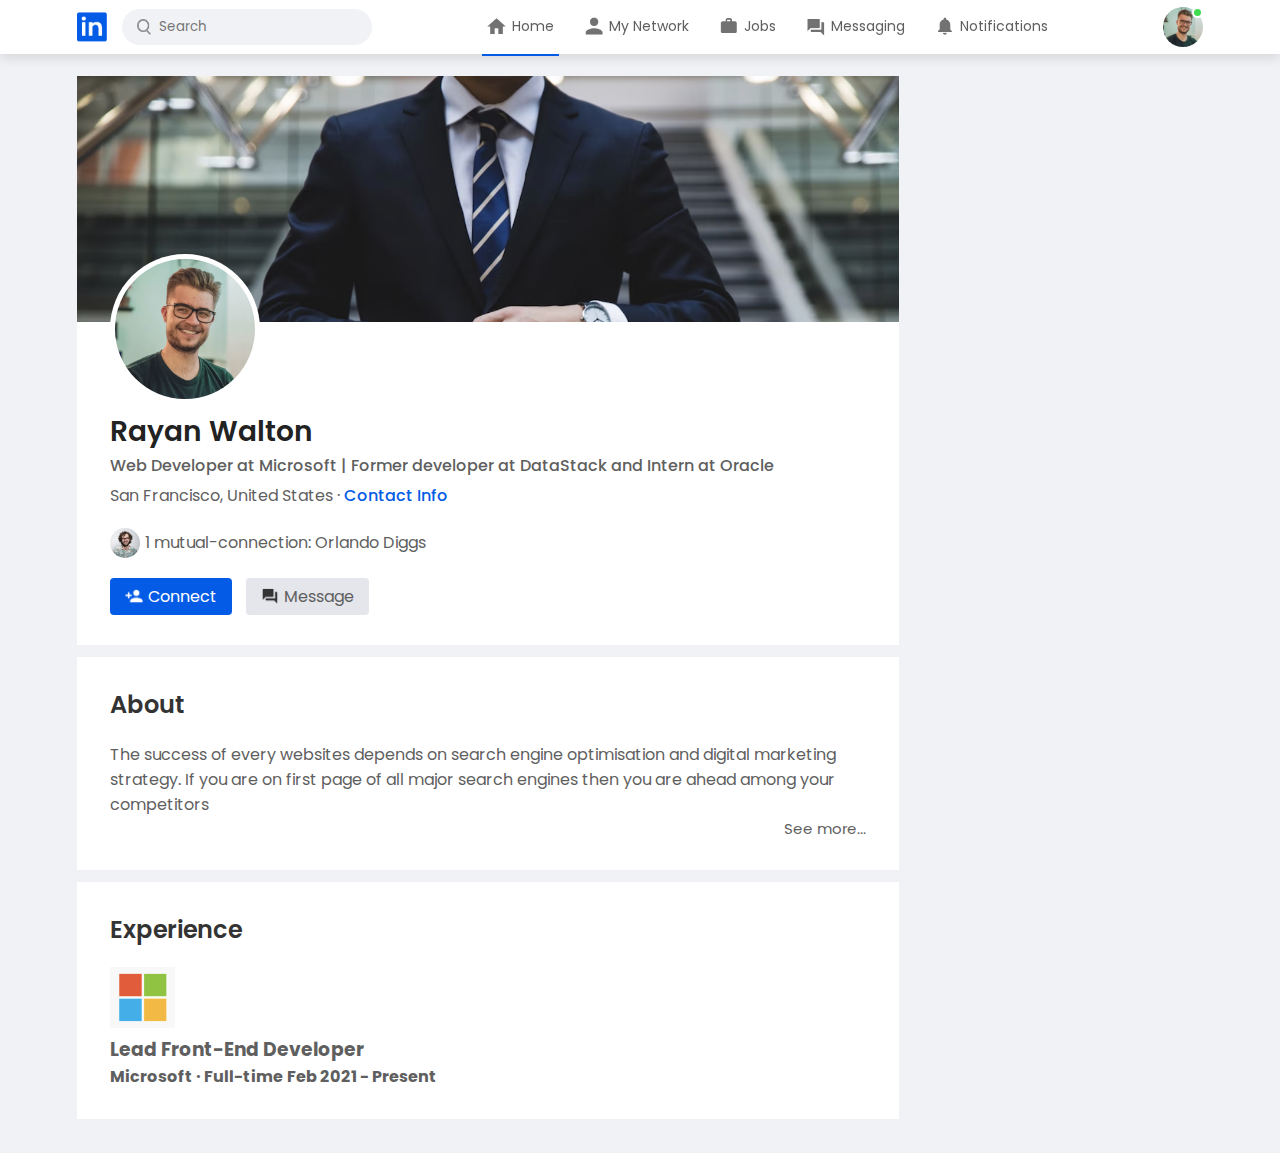
==== profile.html @ 0c2be423 "profile" ====
<!DOCTYPE html>
<html lang="en">
    <head>
        <meta charset="UTF-8" />
        <meta http-equiv="X-UA-Compatible" content="IE=edge" />
        <meta name="viewport" content="width=device-width, initial-scale=1.0" />
        <title>Web Site Like Linkedin</title>
        <link rel="preconnect" href="https://fonts.googleapis.com" />
        <link rel="preconnect" href="https://fonts.gstatic.com" crossorigin />
        <link
            href="https://fonts.googleapis.com/css2?family=Poppins:ital,wght@0,100;0,200;0,300;0,400;0,500;0,600;0,700;0,800;0,900;1,100;1,200;1,300;1,400;1,500;1,600;1,700;1,800;1,900&display=swap"
            rel="stylesheet"
        />
        <link rel="stylesheet" href="style.css" />
    </head>

    <body>
        <!-- Start nabvar -->
        <nav class="navbar">
            <div class="navbar-left">
                <a href="index.html" class="logo">
                    <img src="images/logo.png" alt="" />
                </a>
                <div class="search-box">
                    <img src="images/search.png" alt="Search" />
                    <input type="text" placeholder="Search" />
                </div>
            </div>
            <div class="navbar-center">
                <ul>
                    <li>
                        <a href="#" class="active-link">
                            <img src="images/home.png" alt="Home" />
                            <span>Home</span>
                        </a>
                    </li>
                    <li>
                        <a href="#">
                            <img src="images/network.png" alt="Ny Network" />
                            <span>My Network</span>
                        </a>
                    </li>
                    <li>
                        <a href="#">
                            <img src="images/jobs.png" alt="jobs" />
                            <span>Jobs</span>
                        </a>
                    </li>
                    <li>
                        <a href="#">
                            <img src="images/message.png" alt="Messaging" />
                            <span>Messaging</span>
                        </a>
                    </li>
                    <li>
                        <a href="#">
                            <img
                                src="images/notification.png"
                                alt="Notifications"
                            />
                            <span>Notifications</span>
                        </a>
                    </li>
                </ul>
            </div>
            <div class="navbar-right">
                <div class="online">
                    <img
                        src="images/user-1.png"
                        class="nav-profile-img"
                        alt="user-1"
                        onclick="toggleMenu()"
                    />
                </div>
            </div>

            <!-- profile-drop-down-menu -->
            <div class="profile-menu-wrap" id="profileMenu">
                <div class="profile-menu">
                    <div class="user-info">
                        <img
                            src="images/user-1.png"
                            alt="user-1"
                            onclick="toggleMenu()"
                        />
                        <div>
                            <h3>Rayan Walton</h3>
                            <a href="#">See your profile</a>
                        </div>
                    </div>
                    <hr />
                    <a href="#" class="profile-menu-link">
                        <img src="images/feedback.png" alt="Feedback" />
                        <p>Give Feedback</p>
                        <span>></span>
                    </a>
                    <a href="#" class="profile-menu-link">
                        <img src="images/setting.png" alt="Feedback" />
                        <p>Settings & Privacy</p>
                        <span>></span>
                    </a>
                    <a href="#" class="profile-menu-link">
                        <img src="images/help.png" alt="Feedback" />
                        <p>Help & Suport</p>
                        <span>></span>
                    </a>
                    <a href="#" class="profile-menu-link">
                        <img src="images/display.png" alt="Feedback" />
                        <p>Display & Accessibility</p>
                        <span>></span>
                    </a>
                    <a href="#" class="profile-menu-link">
                        <img src="images/logout.png" alt="Feedback" />
                        <p>Logout</p>
                        <span>></span>
                    </a>
                </div>
            </div>
        </nav>

        <!-- End nabvar -->

        <!-- profile main -->
        <div class="container">
            <div class="profile-main">
                <div class="profile-container">
                    <img
                        src="images/cover-pic.png"
                        alt="cover-pic"
                        width="100%"
                    />
                    <div class="profile-container-inner">
                        <img
                            src="images/user-1.png"
                            alt="user-1"
                            class="profile-pic"
                        />
                        <h1>Rayan Walton</h1>
                        <b
                            >Web Developer at Microsoft | Former developer at
                            DataStack and Intern at Oracle</b
                        >
                        <p>
                            San Francisco, United States &middot;
                            <a href="#">Contact Info</a>
                        </p>
                        <div class="mutual-connection">
                            <img src="images/user-2.png" alt="user-2" />
                            <span>1 mutual-connection: Orlando Diggs</span>
                        </div>

                        <div class="profile-btn">
                            <a href="#" class="primary-btn">
                                <img src="images/connect.png" alt="connect" />
                                Connect
                            </a>
                            <a href="#">
                                <img src="images/chat.png" alt="connect" />
                                Message
                            </a>
                        </div>
                    </div>
                </div>
                <div class="profile-description">
                    <h2>About</h2>
                    <p>
                        The success of every websites depends on search engine
                        optimisation and digital marketing strategy. If you are
                        on first page of all major search engines then you are
                        ahead among your competitors
                    </p>
                    <a href="#" class="see-more-link">See more...</a>
                </div>
                <div class="profile-description">
                    <h2>Experience</h2>
                    <div class="profile-desc-row"></div>
                    <img src="images/microsoft.png" alt="microsoft" />
                    <div>
                        <h3>Lead Front-End Developer</h3>
                        <b>Microsoft &middot; Full-time</b>
                        <b>Feb 2021 - Present</b>
                    </div>
                </div>
            </div>

            <!-- profile sidebar -->

            <div class="profile-sidebar"></div>
        </div>

        <script src="script.js"></script>
    </body>
</html>
---- style.css ----
* {
    margin: 0;
    padding: 0;
    font-family: 'Poppins', sans-serif;
    box-sizing: border-box;
}

body {
    background: #f0f2f5;
    color: #5f5f5f
}

a {
    text-decoration: none;
    color: #5f5f5f;
}

/* Navbar Start */
.navbar {
    display: flex;
    align-items: center;
    justify-content: space-between;
    background: #fff;
    padding: 6px 6%;
    position: sticky;
    top: 0;
    z-index: 100;
    box-shadow: 0 5px 10px rgba(0, 0, 0, 0.1);
}

.logo img {
    width: 30px;
    margin-right: 15px;
    display: block;
}

.navbar-center ul li {
    display: inline-block;
    list-style: none;
}

.navbar-center ul li a {
    display: flex;
    align-items: center;
    font-size: 14px;
    margin: 5px 8px;
    padding-right: 5px;
    position: relative;
}

.navbar-center ul li a img {
    width: 30px;
}

.navbar-center ul li a::after {
    content: '';
    width: 0%;
    height: 2px;
    background: #045be6;
    position: absolute;
    bottom: -15px;
    transition: width 0.3s;
}

.navbar-center ul li a:hover::after,
.navbar-center ul li a.active-link::after {
    width: 100%;
}


.nav-profile-img {
    width: 40px;
    border-radius: 50%;
    display: block;
    cursor: pointer;
    position: relative;
}

.online {
    position: relative;
}

.online::after {
    content: '';
    width: 7px;
    height: 7px;
    border: 2px solid #fff;
    border-radius: 50%;
    right: 0;
    top: 0;
    background: #41db51;
    position: absolute;
}

.search-box {
    background: #f0f2f5;
    width: 250px;
    border-radius: 20px;
    display: flex;
    align-items: center;
    padding: 0 15px;
}

.navbar-left {
    display: flex;
    align-items: center;
}

.search-box img {
    width: 14px;
}

.search-box input {
    width: 100%;
    background: transparent;
    padding: 8px;
    outline: none;
    border: 0;
}

/* Navbar End */

.container {
    padding: 22px 6%;
    display: flex;
    flex-wrap: wrap;
    justify-content: space-between;
}

/* left-sidebar */
.left-sidebar {
    flex-basis: 25%;
    align-self: flex-start;
    position: sticky;
    top: 75px;
}

.sidebar-profile-box {
    background: #fff;
}

.sidebar-profile-info {
    padding: 0 25px;
}

.sidebar-profile-info img {
    width: 90px;
    border-radius: 50%;
    background: #fff;
    padding: 4px;
    margin-top: -45px;
}

.sidebar-profile-info h1 {
    font-size: 20px;
    font-weight: 600;
    color: #222;
}

.sidebar-profile-info h3 {
    font-size: 14px;
    font-weight: 500;
    color: #777;
}

.sidebar-profile-info ul {
    list-style: none;
    margin: 20px 0;
}

.sidebar-profile-info ul li {
    width: 100%;
    margin: 5px 0;
    font-size: 13px;
}

.sidebar-profile-info ul li span {
    float: right;
    color: #045be6;
}

.sidebar-profile-link {
    display: flex;
    align-items: center;
    border-top: 1px solid #ccc;
}

.sidebar-profile-link a {
    flex-basis: 50%;
    display: flex;
    align-items: center;
    justify-content: center;
    padding: 15px 0;
    font-size: 13px;
    border-left: 1px solid #ccc;
}

.sidebar-profile-link a:first-child {
    border-left: 0;
}

.sidebar-profile-link a img {
    width: 20px;
    margin-right: 10px;
}

.sidebar-activity h3 {
    color: #777;
    font-size: 14px;
    font-weight: 500;
    margin: 20px 0 10px;
}

.sidebar-activity a {
    display: flex;
    align-items: center;
    font-size: 12px;
    font-weight: 500;
    color: #888;
    margin: 3px 0;
}

.sidebar-activity a img {
    width: 20px;
    margin-right: 10px;

}

.discover-more-link {
    border-top: 1px solid #000;
    text-align: center;
    margin-top: 20px;
    margin-left: -25px;
    margin-right: -25px;
}

.discover-more-link a {
    color: #045be6;
    display: inline-block;
    margin: 10px 0;
}

/* right-sidebar */

.right-sidebar {
    flex-basis: 25%;
    align-self: flex-start;
    position: sticky;
    top: 75px;
}

.sidebar-news {
    background: #fff;
    padding: 10px 25px;
}

.info-icon {
    width: 15px;
    float: right;
    margin-top: 15px;
}

.sidebar-news h3 {
    font-size: 18px;
    font-weight: 600;
    color: #333;
    margin: 10px 0 30px;
}

.sidebar-news a {
    display: block;
    font-size: 12px;
    font-weight: 600;
    margin-top: 10px;
    margin-bottom: -5px;
}

.sidebar-news span {
    font-size: 12 px;
}

.sidebar-news .read-more-link {
    color: #045be6;
    font-weight: 500;
    margin: 20px 0 10px;
}

.sidebar-ad {
    background: #fff;
    padding: 15px 25px;
    text-align: center;
    margin: 12px 0;
    font-size: 12px;
}

.sidebar-ad img {
    width: 60px;
    border-radius: 50%;
    margin: 4px;

}

.sidebar-ad small {
    float: right;
    font-weight: 500;
}

.sidebar-ad p {
    margin-top: 30px;
    margin-bottom: 10px;
}

.sidebar-ad b {
    display: block;
    font-weight: 500;
    margin-top: 10px;
}

.ad-link {
    display: inline-block;
    border: 1px solid #045be6;
    border-radius: 30px;
    padding: 5px 15px;
    color: #045be6;
    font-weight: 500;
    margin: 20px auto 10px;
}


.sidebar-useful-links {
    padding: 15px 25px;
    text-align: center;
}

.sidebar-useful-links a {
    display: inline-block;
    font-size: 14px;
    margin: 4px 20px;
}

.copyright-msg {
    display: flex;
    align-items: center;
    justify-content: center;
    font-size: 12px;
    margin-top: 10px;
    font-weight: 500;
}

.copyright-msg img {
    width: 18px;
    margin-right: 4px;
}

/* main-container */

.main-content {
    flex-basis: 47%;
}

.create-post {
    background: #fff;
}

.create-post-input {
    padding: 20px 25px 10px;
    display: flex;
    align-items: flex-start;
}

.create-post-input img {
    width: 35px;
    border-radius: 50%;
    margin-right: 10px;
}

.create-post-input textarea {
    width: 100%;
    border: 0;
    outline: 0;
    resize: none;
    background: transparent;
    margin-top: 8;
}

.create-post-links {
    display: flex;
    align-items: flex-start;
}

.create-post-links li {
    list-style: none;
    border-top: 1px solid #ccc;
    border-right: 1px solid #ccc;
    flex-basis: 25%;
    height: 40px;
    font-size: 13px;
    display: flex;
    align-items: center;
    justify-content: center;
    cursor: pointer;
}

.create-post-links li img {
    width: 15px;
    margin-right: 5px;
}

.create-post-links li:last-child {
    background: #045be6;
    color: #fff;
    border-top: 0;
    border-right: 0;
}

.sort-by {
    display: flex;
    align-items: center;
    margin: 10px;
}

.sort-by hr {
    flex: 1;
    bottom: 0;
    height: 1px;
    background: #ccc;
}

.sort-by p {
    font-size: 13px;
    padding-left: 5px;

}

.sort-by span {
    font-weight: 600;
    cursor: pointer;
}

.sort-by p span img {
    width: 12px;
    margin-left: 3px;
}

.post {
    background: #fff;
    padding: 20px 25px 5px;
    margin: 5px 0 15px;
}

.post-author {
    display: flex;
    align-items: flex-start;
    margin-bottom: 20px;
}

.post-author img {
    width: 35px;
    border-radius: 50%;
    margin-right: 10px;
    margin-top: 5px;
}

.post-author h1 {
    font-size: 18px;
    font-weight: 600;
    color: #333;
}

.post-author small {
    display: block;
}

.post p {
    font-size: 14px;
    margin-bottom: 15px;
}

.post-stats {
    display: flex;
    flex-wrap: wrap;
    align-items: center;
    justify-content: space-between;
    font-size: 12px;
    border-bottom: 1px solid #ccc;
    padding-bottom: 6px;
}

.post-stats div {
    display: flex;
    align-items: center;
}

.post-stats img {
    width: 15px;
    margin-right: -5px;
}

.liked-user {
    margin-left: 10px;
}

.post-activity {
    display: flex;
    align-items: center;
    justify-content: space-between;
    padding: 10px 0;
    font-size: 14px;
    font-weight: 500;
}

.post-activity div {
    display: flex;
    align-items: center;
}

.post-activity-user-icon {
    width: 22px;
    border-radius: 50%;
}

.post-activity-arrow-icon {
    width: 12px;
    margin-left: 5px;
}

.post-activity-link img {
    width: 18px;
    margin-right: 8px;
}

/* profile-menu-wrap */

.profile-menu-wrap {
    position: absolute;
    top: 100%;
    right: 5%;
    width: 320px;
    max-height: 0;
    overflow: hidden;
    transition: max-height 0.5s;
}

.profile-menu-wrap.open-menu {
    max-height: 400px;
}

.profile-menu {
    background: #222;
    color: #fff;
    padding: 20px;
    margin: 10px;
}

.user-info {
    display: flex;
    align-items: center;
}

.user-info img {
    width: 50px;
    border-radius: 50%;
    margin-right: 15px;
}

.user-info h3 {
    font-weight: 500;
    margin-bottom: -7px;
}

.user-info a {
    color: #c9dbf8;
    font-size: 13px;
}

.profile-menu hr {
    bottom: 0;
    height: 1px;
    width: 100%;
    background: #fff;
    margin: 15px 0 10px;
}

.profile-menu-link {
    display: flex;
    align-items: center;
    color: #fff;
    margin: 12px 0;
    font-size: 14px;
}

.profile-menu-link p {
    width: 100%;
}

.profile-menu-link img {
    width: 35px;
    border-radius: 50%;
    margin-right: 15px;
}

/* profile-page */

.profile-main {
    flex-basis: 73%;
}

.profile-sidebar {
    flex-basis: 25%;
    align-self: flex-start;
    position: sticky;
    top: 75%;
}

.profile-container {
    background: #fff;
}

.profile-container-inner {
    padding: 0 4% 10px;
}

.profile-pic {
    width: 150px;
    border-radius: 50%;
    margin-top: -75px;
    padding: 5px;
    background: #fff;
}

.profile-container h1 {
    font-size: 28px;
    font-weight: 600;
    color: #222;
}

.profile-container b {
    font-weight: 500;
}

.profile-container p {
    margin-top: 5px;
}

.profile-container p a {
    color: #045be6;
    font-weight: 500;
}

.mutual-connection {
    display: flex;
    align-items: center;
    margin: 20px 0;
}

.mutual-connection img {
    width: 30px;
    border-radius: 50%;
    margin-right: 5px;
}

.profile-btn {
    margin: 20px 0;
}

.profile-btn a {
    display: inline-flex;
    align-items: center;
    background: #e4e6eb;
    padding: 6px 15px;
    border-radius: 4px;
    margin-right: 10px;
}

.profile-btn a img {
    width: 18px;
    margin-right: 5px;
}

.profile-btn .primary-btn {
    background: #045be6;
    color: #fff;
}

.profile-description {
    background: #fff;
    padding: 20px 4% 30px;
    margin: 12px 0;
}

.profile-description h2 {
    color: #333;
    margin: 10px 0 20px;
    font-weight: 600;
}

.see-more-link {
    display: block;
    text-align: right;
    font-size: 15px;
}
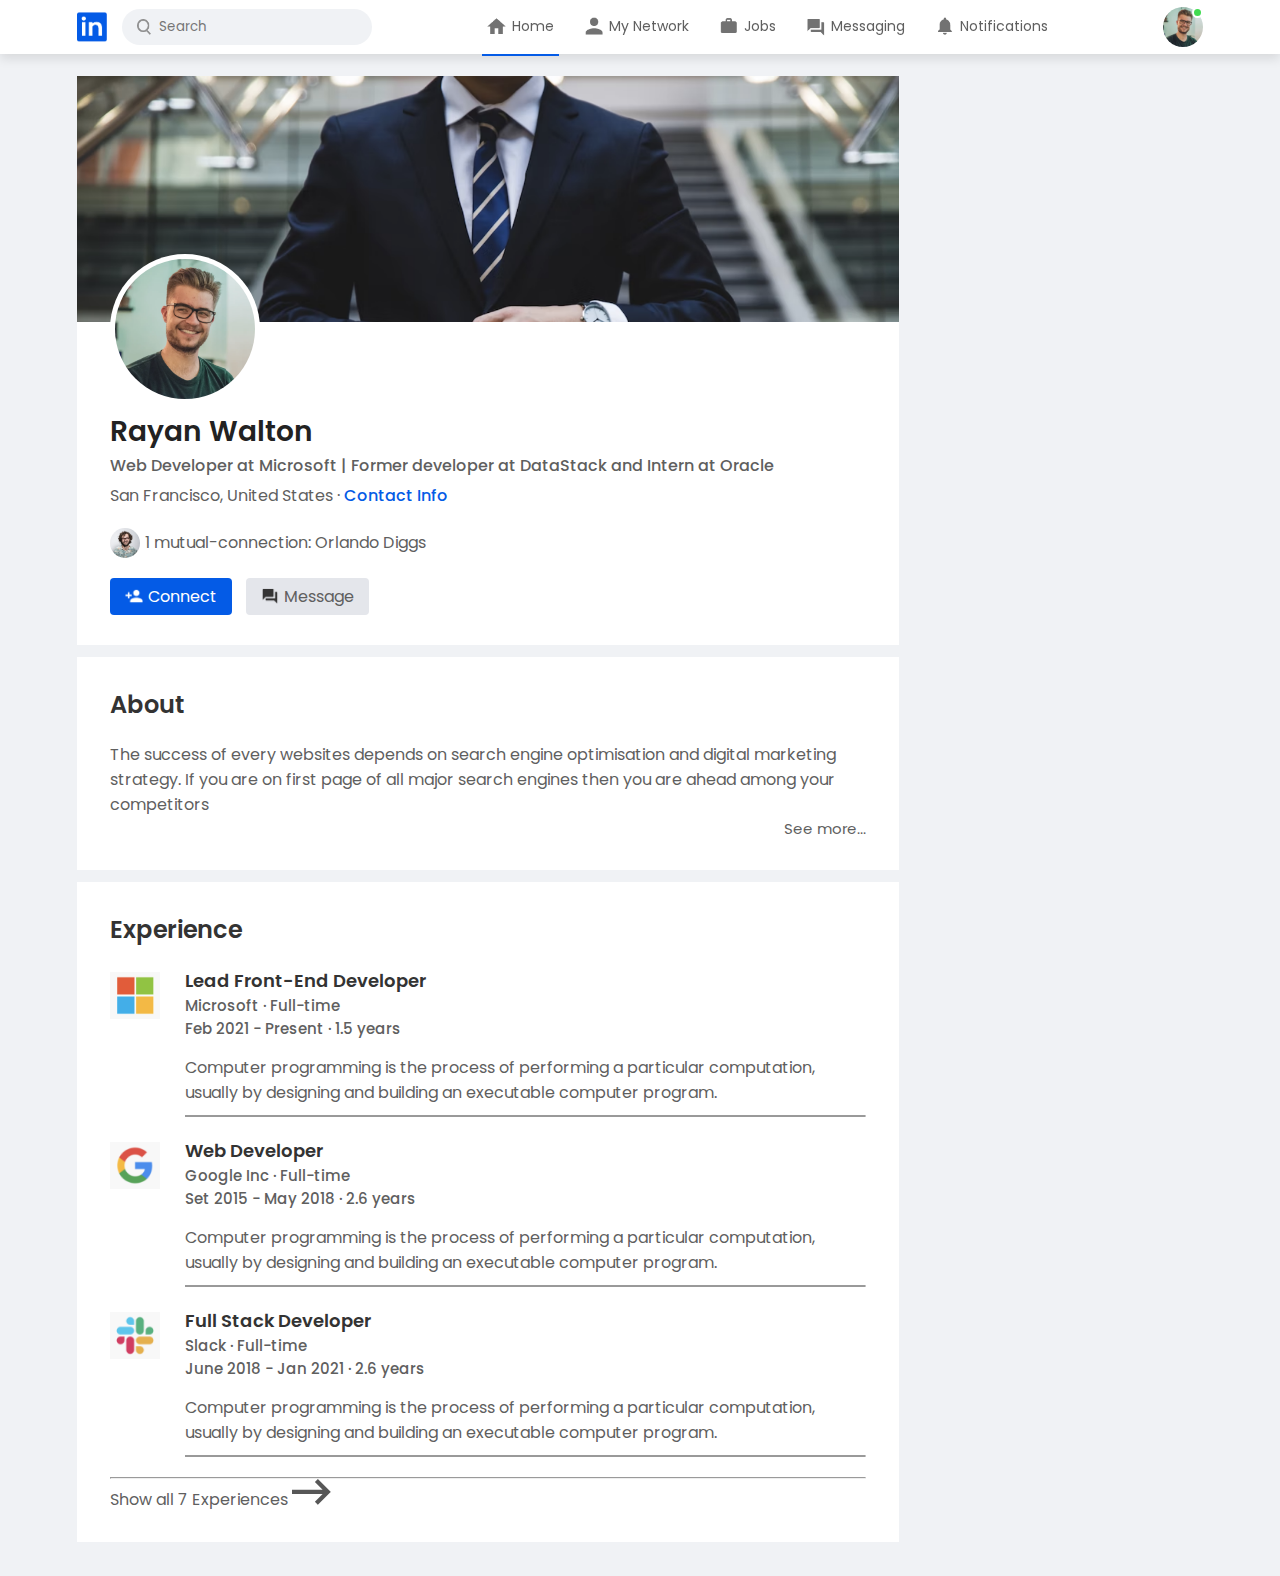
==== commit 42d3308c: "profile 2" ====
--- a/profile.html
+++ b/profile.html
@@ -173,13 +173,65 @@
                 </div>
                 <div class="profile-description">
                     <h2>Experience</h2>
-                    <div class="profile-desc-row"></div>
-                    <img src="images/microsoft.png" alt="microsoft" />
-                    <div>
-                        <h3>Lead Front-End Developer</h3>
-                        <b>Microsoft &middot; Full-time</b>
-                        <b>Feb 2021 - Present</b>
-                    </div>
+
+                    <!-- Experiene 1 -->
+
+                    <div class="profile-desc-row">
+                        <img src="images/microsoft.png" alt="microsoft" />
+                        <div>
+                            <h3>Lead Front-End Developer</h3>
+                            <b>Microsoft &middot; Full-time</b>
+                            <b>Feb 2021 - Present &middot; 1.5 years</b>
+                            <p>
+                                Computer programming is the process of
+                                performing a particular computation, usually by
+                                designing and building an executable computer
+                                program.
+                            </p>
+                            <hr />
+                        </div>
+                    </div>
+
+                    <!-- Experiene 2 -->
+
+                    <div class="profile-desc-row">
+                        <img src="images/google.png" alt="microsoft" />
+                        <div>
+                            <h3>Web Developer</h3>
+                            <b>Google Inc &middot; Full-time</b>
+                            <b>Set 2015 - May 2018 &middot; 2.6 years</b>
+                            <p>
+                                Computer programming is the process of
+                                performing a particular computation, usually by
+                                designing and building an executable computer
+                                program.
+                            </p>
+                            <hr />
+                        </div>
+                    </div>
+
+                    <!-- Experiene 3 -->
+
+                    <div class="profile-desc-row">
+                        <img src="images/slack.png" alt="microsoft" />
+                        <div>
+                            <h3>Full Stack Developer</h3>
+                            <b>Slack &middot; Full-time</b>
+                            <b>June 2018 - Jan 2021 &middot; 2.6 years</b>
+                            <p>
+                                Computer programming is the process of
+                                performing a particular computation, usually by
+                                designing and building an executable computer
+                                program.
+                            </p>
+                            <hr />
+                        </div>
+                    </div>
+                    <hr />
+                    <a href="#"
+                        >Show all 7 Experiences
+                        <img src="images/right-arrow.png" alt=""
+                    /></a>
                 </div>
             </div>
 
--- a/style.css
+++ b/style.css
@@ -698,4 +698,42 @@
     display: block;
     text-align: right;
     font-size: 15px;
-}+}
+
+.profile-desc-row {
+    display: flex;
+    align-items: flex-start;
+    margin: 20px 0;
+}
+
+.profile-desc-row img {
+    width: 50px;
+    margin-right: 25px;
+    margin-top: 5px;
+}
+
+.profile-desc-row div {
+    width: 100%;
+}
+
+.profile-desc-row h3 {
+    font-size: 18px;
+    font-weight: 600;
+    color: #333;
+}
+
+.profile-desc-row b {
+    display: block;
+    font-weight: 500;
+    font-size: 15px;
+}
+
+.profile-desc-row p {
+    margin-top: 15px;
+}
+
+.profile-desc-row hr {
+    bottom: 0;
+    border-bottom: 1px solid #999;
+    margin-top: 10px;
+}
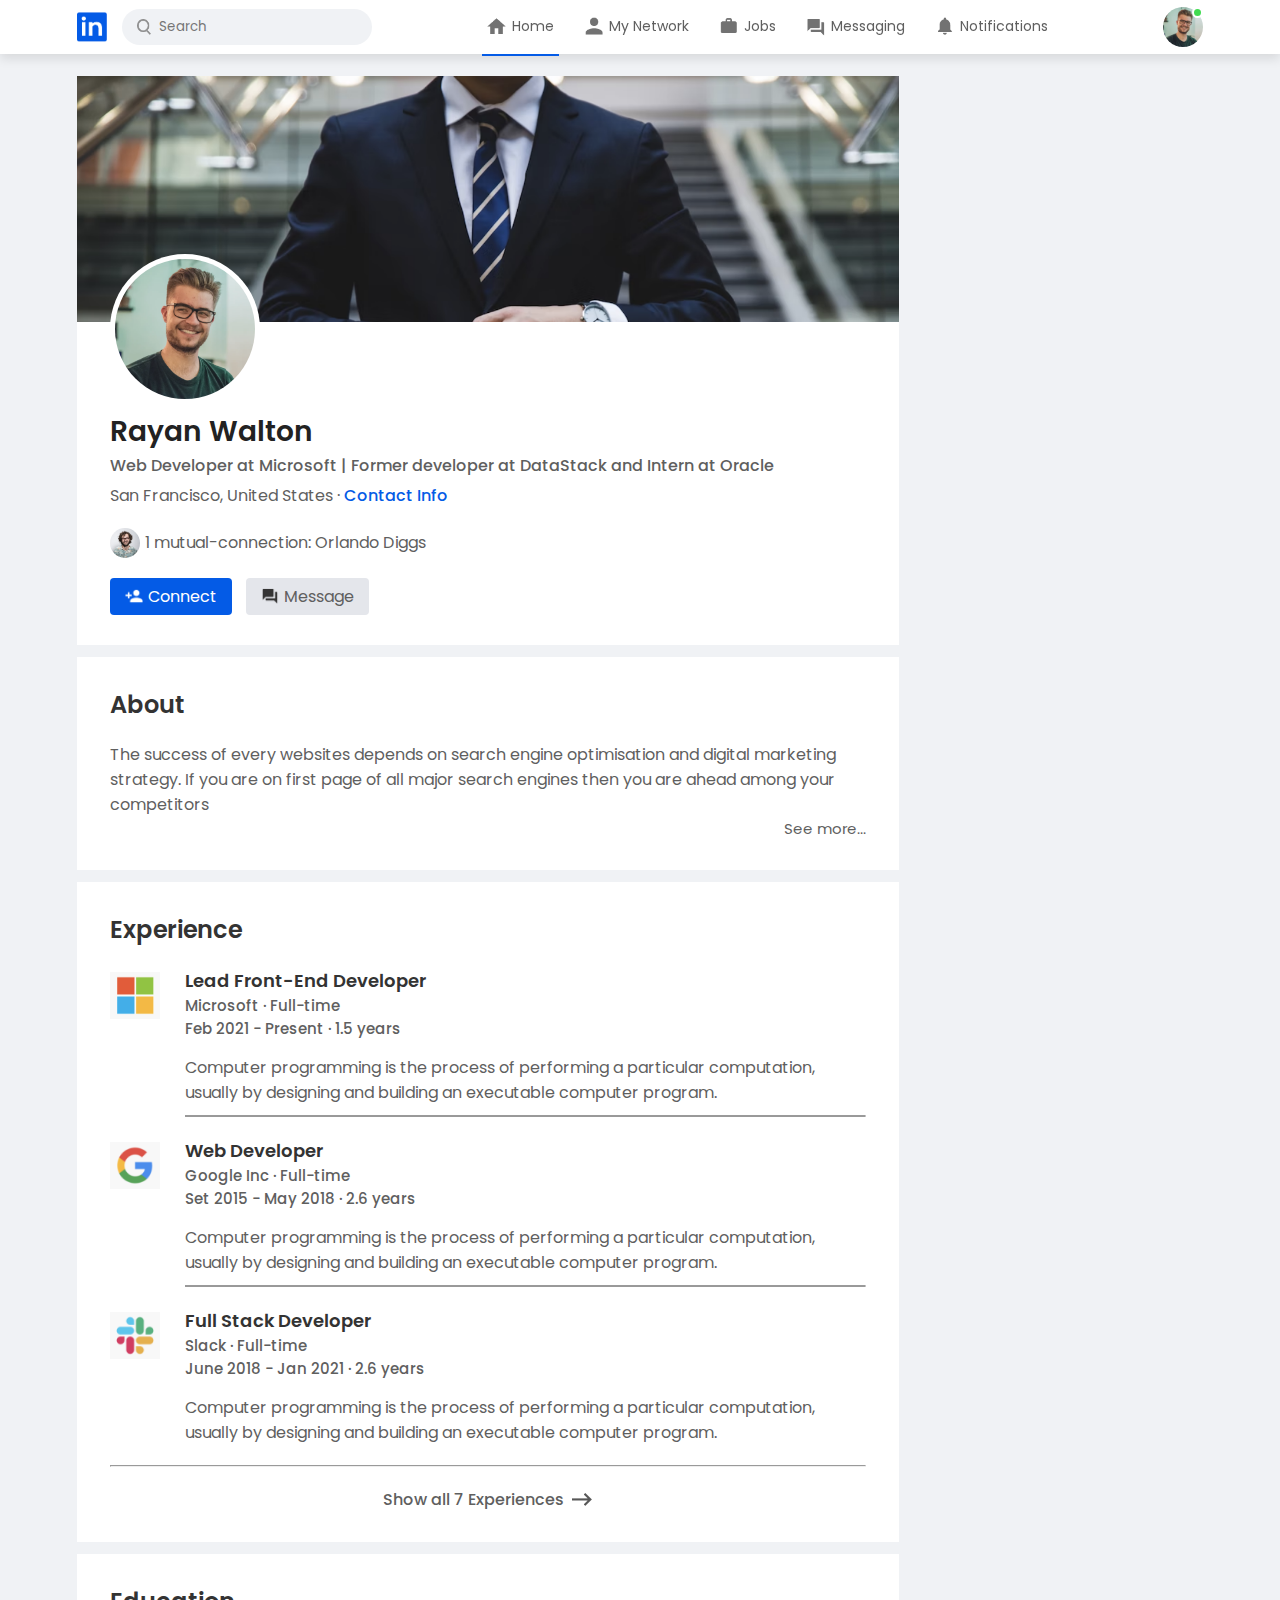
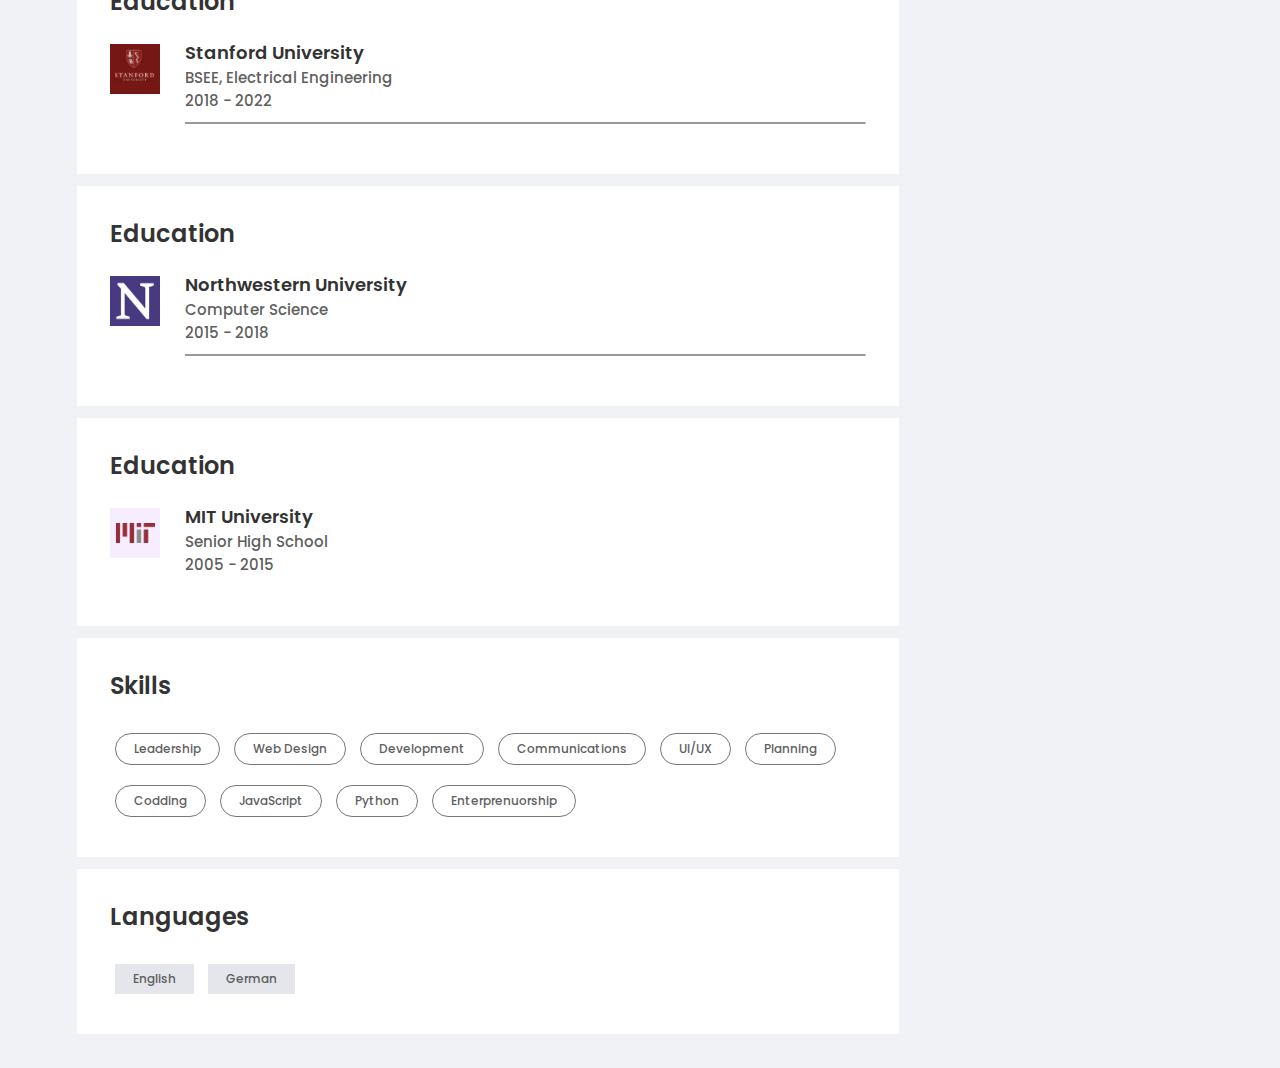
==== commit f4a8142c: "profile main" ====
--- a/profile.html
+++ b/profile.html
@@ -224,14 +224,75 @@
                                 designing and building an executable computer
                                 program.
                             </p>
+                        </div>
+                    </div>
+                    <hr />
+                    <a href="#" class="experience-link"
+                        >Show all 7 Experiences
+                        <img src="images/right-arrow.png" alt="down-arrow"
+                    /></a>
+                </div>
+
+                <!-- Profile description 1 -->
+
+                <div class="profile-description">
+                    <h2>Education</h2>
+                    <div class="profile-desc-row">
+                        <img src="images/stanford.png" alt="stanford" />
+                        <div>
+                            <h3>Stanford University</h3>
+                            <b>BSEE, Electrical Engineering</b>
+                            <b>2018 - 2022</b>
                             <hr />
                         </div>
                     </div>
-                    <hr />
-                    <a href="#"
-                        >Show all 7 Experiences
-                        <img src="images/right-arrow.png" alt=""
-                    /></a>
+                </div>
+
+                <!-- Profile description 2 -->
+
+                <div class="profile-description">
+                    <h2>Education</h2>
+                    <div class="profile-desc-row">
+                        <img src="images/north.png" alt="north" />
+                        <div>
+                            <h3>Northwestern University</h3>
+                            <b>Computer Science</b>
+                            <b>2015 - 2018</b>
+                            <hr />
+                        </div>
+                    </div>
+                </div>
+
+                <!-- Profile description 3 -->
+
+                <div class="profile-description">
+                    <h2>Education</h2>
+                    <div class="profile-desc-row">
+                        <img src="images/mit.png" alt="north" />
+                        <div>
+                            <h3>MIT University</h3>
+                            <b>Senior High School</b>
+                            <b>2005 - 2015</b>
+                        </div>
+                    </div>
+                </div>
+                <div class="profile-description">
+                    <h2>Skills</h2>
+                    <a href="#" class="skills-btn">Leadership</a>
+                    <a href="#" class="skills-btn">Web Design</a>
+                    <a href="#" class="skills-btn">Development</a>
+                    <a href="#" class="skills-btn">Communications</a>
+                    <a href="#" class="skills-btn">UI/UX</a>
+                    <a href="#" class="skills-btn">Planning</a>
+                    <a href="#" class="skills-btn">Codding</a>
+                    <a href="#" class="skills-btn">JavaScript</a>
+                    <a href="#" class="skills-btn">Python</a>
+                    <a href="#" class="skills-btn">Enterprenuorship</a>
+                </div>
+                <div class="profile-description">
+                    <h2>Languages</h2>
+                    <a href="#" class="language-btn">English</a>
+                    <a href="#" class="language-btn">German</a>
                 </div>
             </div>
 
--- a/style.css
+++ b/style.css
@@ -737,3 +737,35 @@
     border-bottom: 1px solid #999;
     margin-top: 10px;
 }
+
+.experience-link {
+    display: flex;
+    align-items: center;
+    justify-content: center;
+    padding-top: 20px;
+    font-weight: 500;
+}
+
+.experience-link img {
+    width: 20px;
+    margin-left: 8px;
+}
+
+.skills-btn {
+    display: inline-block;
+    margin: 10px 5px;
+    padding: 6px 18px;
+    border: 1px solid #777;
+    border-radius: 30px;
+    font-size: 12px;
+    font-weight: 500;
+}
+
+.language-btn {
+    display: inline-block;
+    margin: 10px 5px;
+    padding: 6px 18px;
+    background: #e4e6eb;
+    font-size: 12px;
+    font-weight: 500;
+}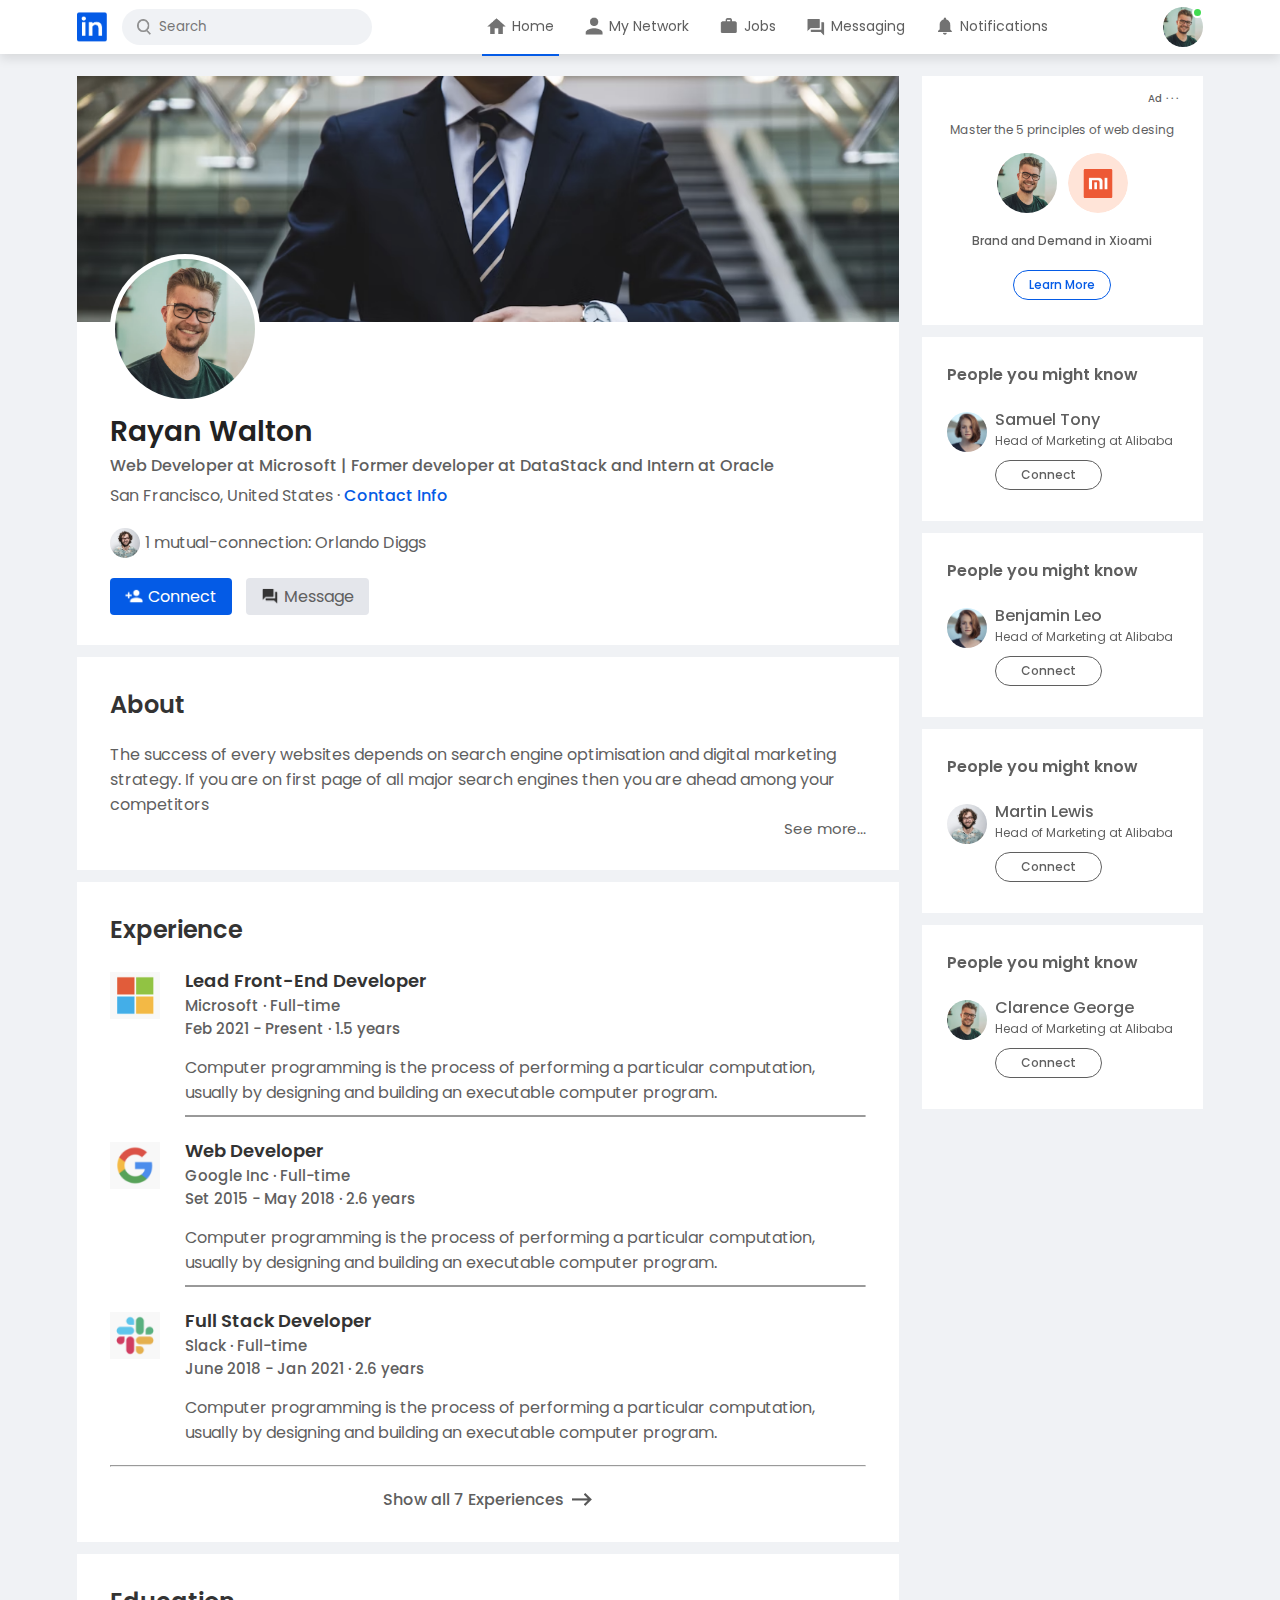
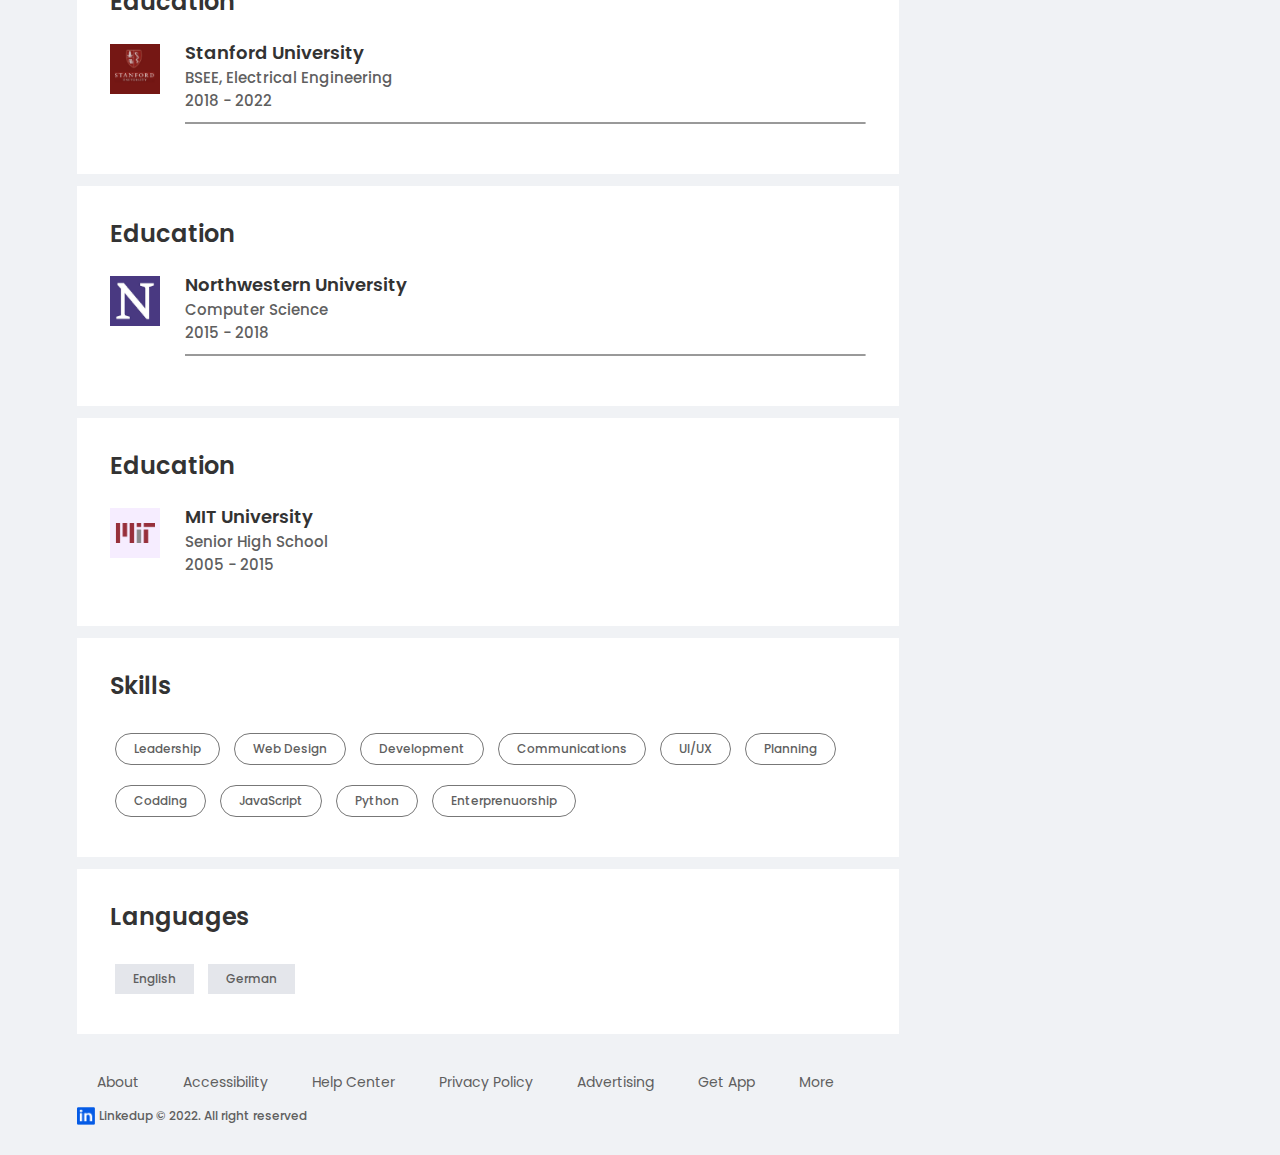
==== commit 88a564b1: "web complete" ====
--- a/profile.html
+++ b/profile.html
@@ -85,7 +85,7 @@
                         />
                         <div>
                             <h3>Rayan Walton</h3>
-                            <a href="#">See your profile</a>
+                            <a href="profile.html">See your profile</a>
                         </div>
                     </div>
                     <hr />
@@ -298,7 +298,90 @@
 
             <!-- profile sidebar -->
 
-            <div class="profile-sidebar"></div>
+            <div class="profile-sidebar">
+                <div class="sidebar-ad">
+                    <small>Ad &middot; &middot; &middot; </small>
+                    <p>Master the 5 principles of web desing</p>
+                    <div>
+                        <img src="images/user-1.png" alt="user-1" />
+                        <img src="images/mi-logo.png" alt="mi-logo" />
+                    </div>
+                    <b>Brand and Demand in Xioami</b>
+                    <a href="#" class="ad-link">Learn More</a>
+                </div>
+
+                <!-- People 1 -->
+
+                <div class="sidebar-people">
+                    <h3>People you might know</h3>
+                    <div class="sidebar-people-row">
+                        <img src="images/user-3.png" alt="user-3" />
+                        <div>
+                            <h2>Samuel Tony</h2>
+                            <p>Head of Marketing at Alibaba</p>
+                            <a href="#">Connect</a>
+                        </div>
+                    </div>
+                </div>
+
+                <!-- People 2 -->
+
+                <div class="sidebar-people">
+                    <h3>People you might know</h3>
+                    <div class="sidebar-people-row">
+                        <img src="images/user-3.png" alt="user-4" />
+                        <div>
+                            <h2>Benjamin Leo</h2>
+                            <p>Head of Marketing at Alibaba</p>
+                            <a href="#">Connect</a>
+                        </div>
+                    </div>
+                </div>
+
+                <!-- People 3 -->
+
+                <div class="sidebar-people">
+                    <h3>People you might know</h3>
+                    <div class="sidebar-people-row">
+                        <img src="images/user-2.png" alt="user-3" />
+                        <div>
+                            <h2>Martin Lewis</h2>
+                            <p>Head of Marketing at Alibaba</p>
+                            <a href="#">Connect</a>
+                        </div>
+                    </div>
+                </div>
+
+                <!-- People 4 -->
+
+                <div class="sidebar-people">
+                    <h3>People you might know</h3>
+                    <div class="sidebar-people-row">
+                        <img src="images/user-1.png" alt="user-3" />
+                        <div>
+                            <h2>Clarence George</h2>
+                            <p>Head of Marketing at Alibaba</p>
+                            <a href="#">Connect</a>
+                        </div>
+                    </div>
+                </div>
+            </div>
+        </div>
+        <div class="profile-footer">
+            <div class="sidebar-useful-links">
+                <a href="#">About</a>
+                <a href="#">Accessibility</a>
+                <a href="#">Help Center</a>
+                <a href="#">Privacy Policy</a>
+                <a href="#">Advertising</a>
+                <a href="#">Get App</a>
+                <a href="#">More</a>
+
+                <div class="copyright-msg">
+                    <img src="images/logo.png" alt="logo" />
+                    <p>Linkedup &#169; 2022. All right reserved</p>
+                </div>
+            </div>
         </div>
 
         <script src="script.js"></script>
--- a/style.css
+++ b/style.css
@@ -609,7 +609,7 @@
     flex-basis: 25%;
     align-self: flex-start;
     position: sticky;
-    top: 75%;
+    top: 75px;
 }
 
 .profile-container {
@@ -768,4 +768,68 @@
     background: #e4e6eb;
     font-size: 12px;
     font-weight: 500;
-}+}
+
+/* profile right-sidebar */
+
+.profile-sidebar .sidebar-ad {
+    margin: 0;
+}
+
+.sidebar-people {
+    background: #fff;
+    padding: 15px 25px;
+    margin: 12px 0;
+    font-size: 12px;
+}
+
+.sidebar-people h3 {
+    font-size: 16px;
+    font-weight: 600;
+    margin: 10px 0 20px;
+}
+
+.sidebar-people-row {
+    display: flex;
+    align-items: flex-start;
+    margin: 6px 0;
+}
+
+.sidebar-people-row img {
+    width: 40px;
+    border-radius: 50%;
+    margin-right: 8px;
+    margin-top: 5px;
+}
+
+.sidebar-people-row h2 {
+    font-weight: 500;
+    font-size: 16px;
+}
+
+.sidebar-people-row a {
+    display: inline-block;
+    margin: 10px 0;
+    padding: 5px 25px;
+    border: 1px solid #5f5f5f;
+    border-radius: 30px;
+    font-weight: 500;
+}
+
+.profile-footer {
+    padding: 0 6% 30px;
+
+
+}
+
+.profile-footer .sidebar-useful-links {
+    text-align: left;
+    padding: 0;
+}
+
+.profile-footer .copyright-msg {
+justify-content: flex-start;
+
+}
+
+.profile-footer {}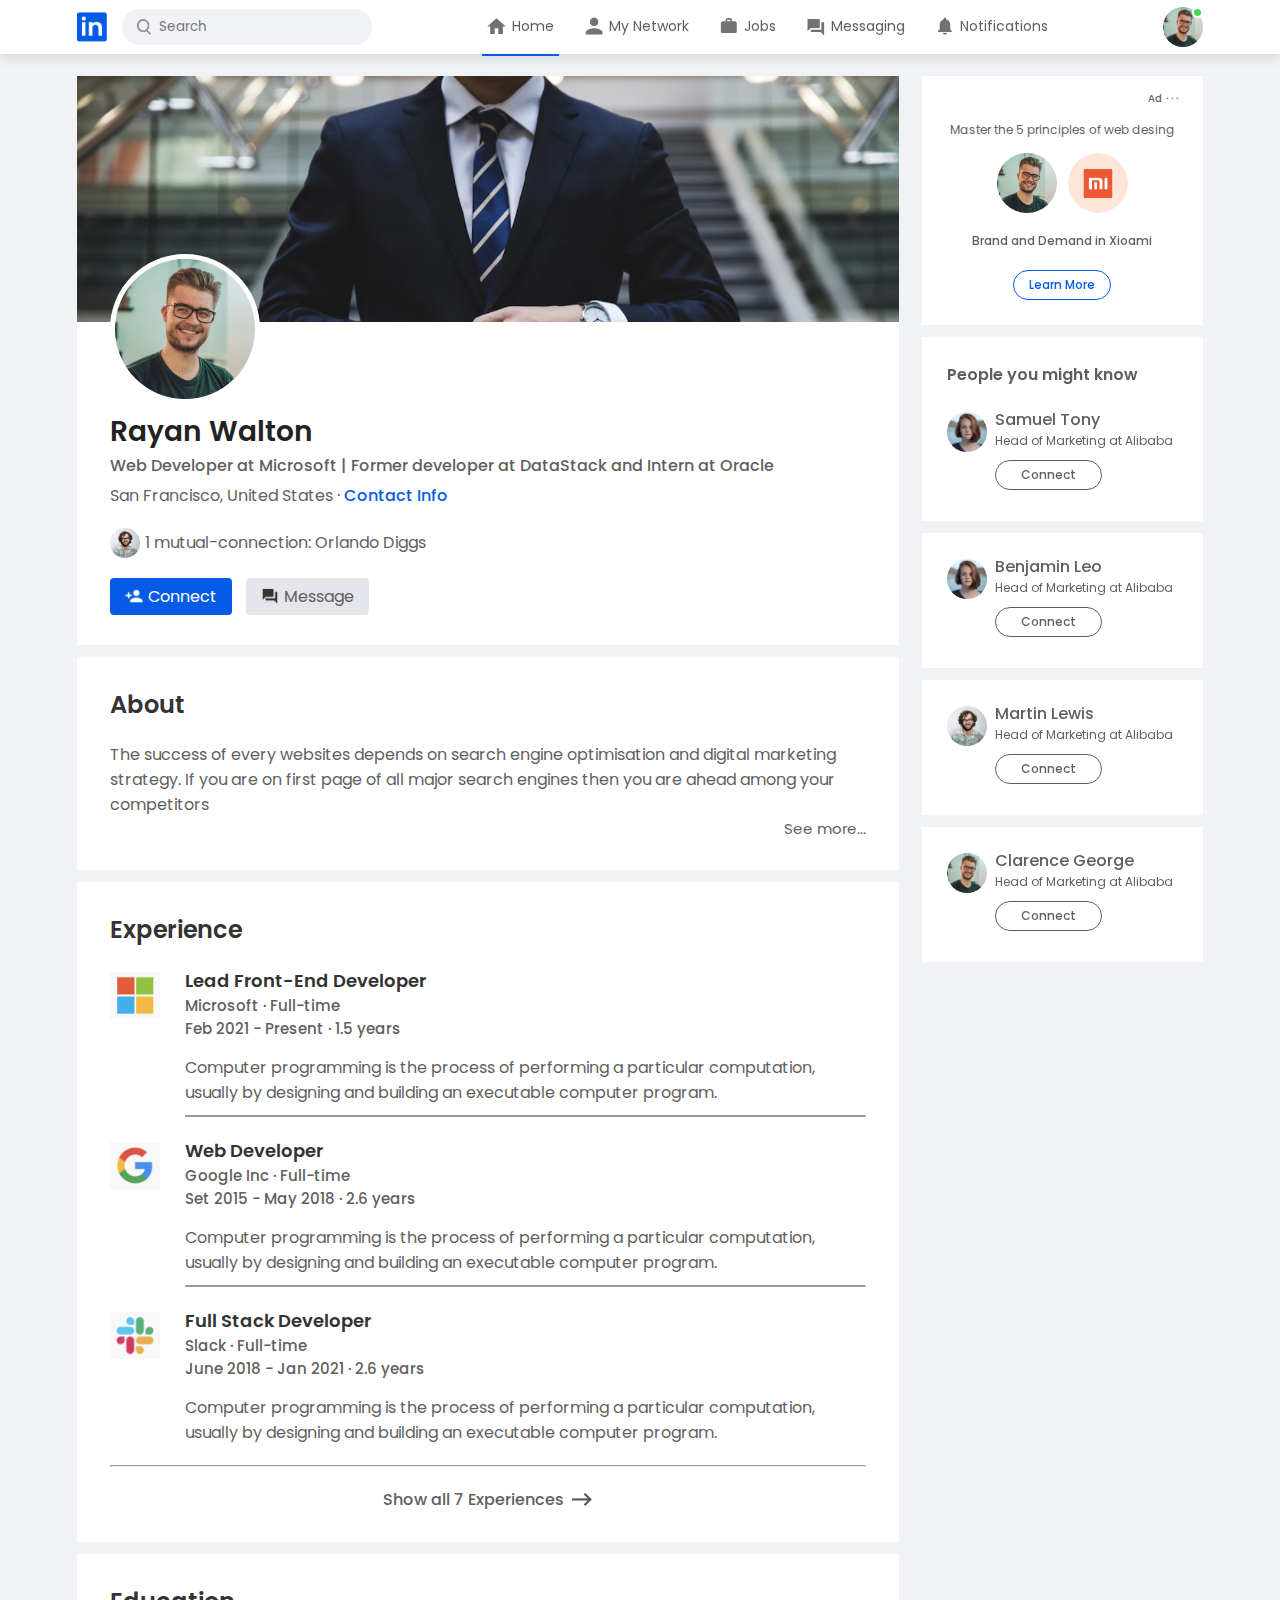
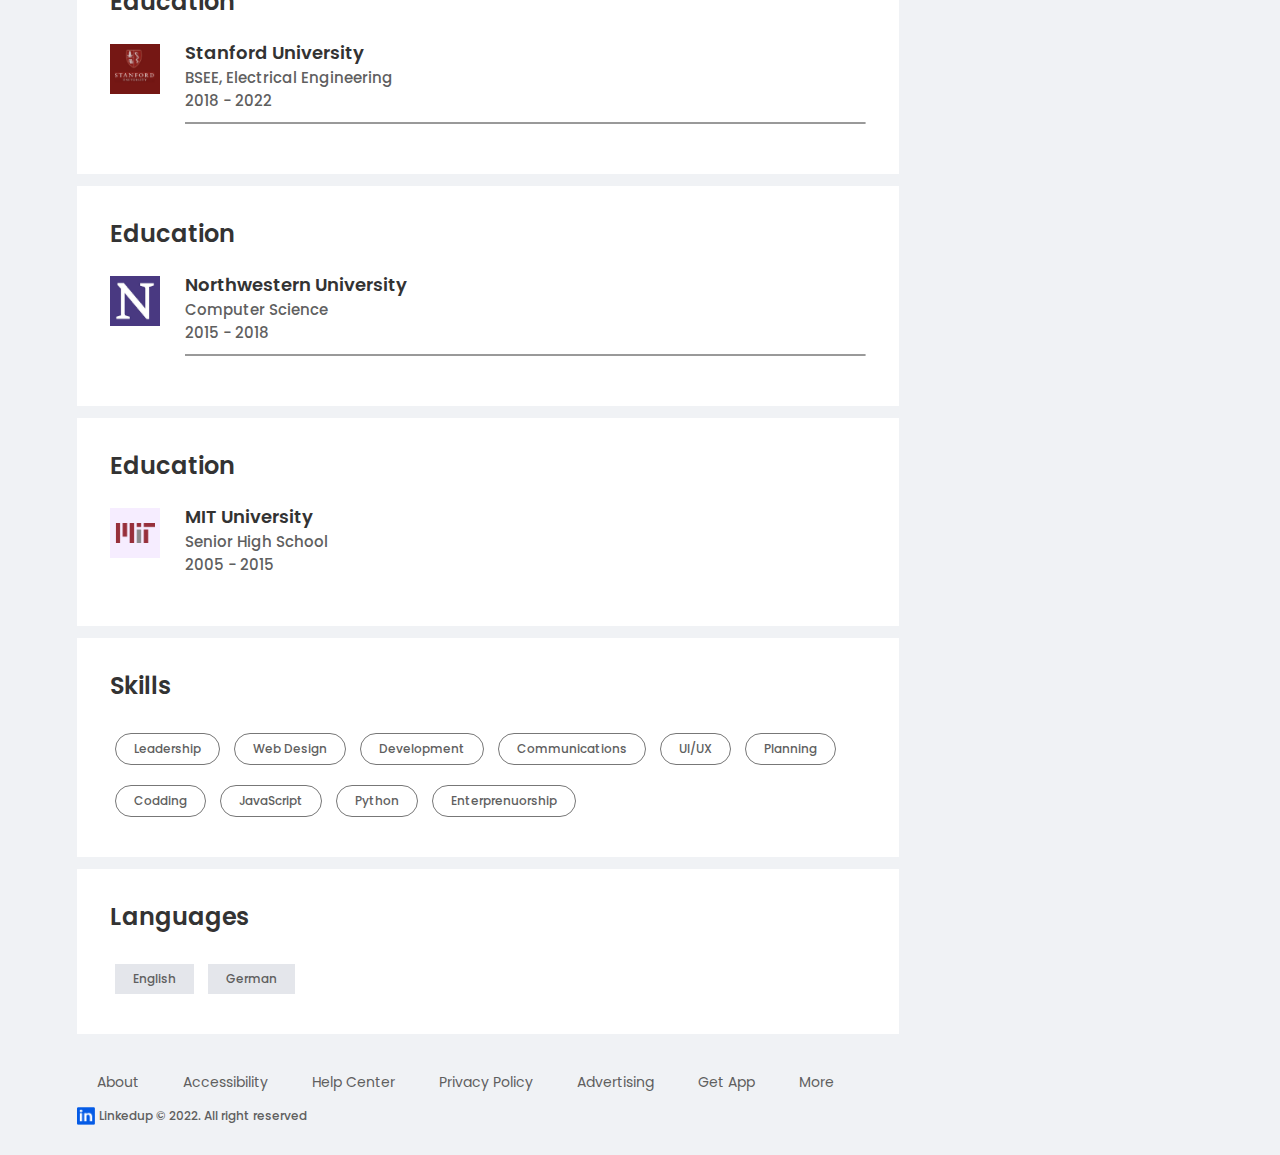
==== commit 7ffc6263: "end" ====
--- a/profile.html
+++ b/profile.html
@@ -327,7 +327,6 @@
                 <!-- People 2 -->
 
                 <div class="sidebar-people">
-                    <h3>People you might know</h3>
                     <div class="sidebar-people-row">
                         <img src="images/user-3.png" alt="user-4" />
                         <div>
@@ -341,7 +340,6 @@
                 <!-- People 3 -->
 
                 <div class="sidebar-people">
-                    <h3>People you might know</h3>
                     <div class="sidebar-people-row">
                         <img src="images/user-2.png" alt="user-3" />
                         <div>
@@ -355,7 +353,6 @@
                 <!-- People 4 -->
 
                 <div class="sidebar-people">
-                    <h3>People you might know</h3>
                     <div class="sidebar-people-row">
                         <img src="images/user-1.png" alt="user-3" />
                         <div>
--- a/style.css
+++ b/style.css
@@ -828,8 +828,101 @@
 }
 
 .profile-footer .copyright-msg {
-justify-content: flex-start;
-
-}
-
-.profile-footer {}+    justify-content: flex-start;
+
+}
+
+#showMoreLink {
+    display: none;
+}
+
+/* media query small screen*/
+
+@media only screen and (max-width: 600px) {
+    .search-box {
+        background: tranparent;
+        width: auto;
+        padding: 0;
+    }
+
+    .search-box input {
+        width: 0;
+        padding: 0;
+    }
+
+    .navbar-center ul li a span {
+        display: none;
+
+    }
+
+    .navbar-center ul li a {
+        padding-right: 0;
+        margin: 5px;
+    }
+
+    .nav-profile-img {
+        width: 30px;
+    }
+
+    .container {
+        padding: 15px 3%;
+    }
+
+    .left-sidebar,
+    .right-sidebar {
+        flex-basis: 100%;
+        position: relative;
+        top: unset;
+    }
+
+    .main-content {
+        flex-basis: 100%;
+    }
+
+    .post-stats div {
+        margin: 2px 0;
+    }
+
+    .post-activity-link span {
+        display: none;
+    }
+
+    .post-activity-link img {
+        margin-right: 0;
+    }
+
+    .profile-main,
+    .profile-sidebar {
+        flex-basis: 100%;
+    }
+
+    .profile-container {
+        font-size: 14px;
+    }
+
+    .profile-pic {
+        width: 100px;
+        margin-top: -50px;
+    }
+
+    .profile-description {
+        font-size: 14px;
+    }
+
+    #showMoreLink {
+        display: block;
+        width: fit-content;
+        margin: 10px auto;
+        font-size: 14px;
+        cursor: pointer;
+    }
+
+    .sidebar-activity {
+        display: none;
+    }
+
+    .sidebar-activity.open-activity {
+        display: block;
+    }
+
+}